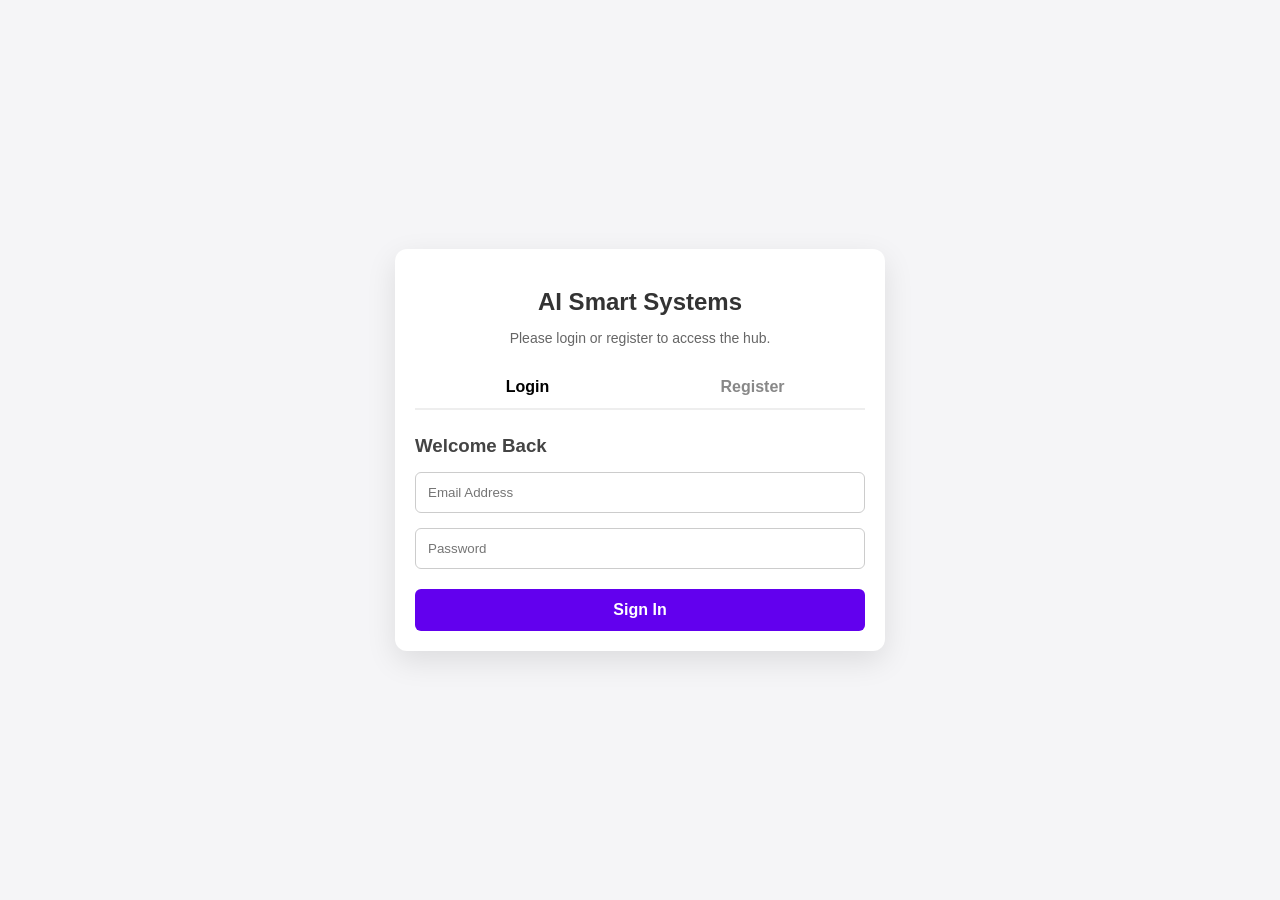
==== index.html @ 4ae86a95 "Rename Index.html to index.html" ====
<!DOCTYPE html>
<html lang="en">
<head>
    <meta charset="UTF-8">
    <meta name="viewport" content="width=device-width, initial-scale=1.0">
    <title>Welcome - AI Smart Systems</title>
    <link rel="stylesheet" href="style.css">
</head>
<body style="background: #f5f5f7; display: flex; align-items: center; justify-content: center; min-height: 100vh; margin: 0; font-family: sans-serif;">

    <section id="auth" class="auth-section" style="margin: 0; box-shadow: 0 10px 30px rgba(0,0,0,0.1); border-radius: 12px; background: #ffffff; padding: 20px; width: 100%; max-width: 450px;">
        <div class="auth-container">
            <div style="text-align: center; margin-bottom: 20px;">
                <h1 style="color: #333; font-size: 24px; margin-bottom: 5px;">AI Smart Systems</h1>
                <p style="color: #666; font-size: 14px;">Please login or register to access the hub.</p>
            </div>

            <div class="auth-tabs" style="display: flex; margin-bottom: 25px; border-bottom: 2px solid #eee;">
                <button class="tab-link active" onclick="toggleAuth('login')" style="flex: 1; padding: 12px; background: none; border: none; font-size: 16px; font-weight: bold; cursor: pointer;">Login</button>
                <button class="tab-link" onclick="toggleAuth('register')" style="flex: 1; padding: 12px; background: none; border: none; font-size: 16px; font-weight: bold; cursor: pointer; color: #888;">Register</button>
            </div>

            <form id="loginForm" onsubmit="handleLogin(event)">
                <h3 style="margin-bottom: 15px; color: #444;">Welcome Back</h3>
                <input type="email" id="loginEmail" placeholder="Email Address" required style="width: 100%; padding: 12px; margin-bottom: 15px; border: 1px solid #ccc; border-radius: 6px; box-sizing: border-box;">
                <input type="password" id="loginPassword" placeholder="Password" required style="width: 100%; padding: 12px; margin-bottom: 20px; border: 1px solid #ccc; border-radius: 6px; box-sizing: border-box;">
                <button type="submit" class="auth-submit-btn" style="width: 100%; padding: 12px; background: #6200ee; color: white; border: none; border-radius: 6px; font-size: 16px; font-weight: bold; cursor: pointer;">Sign In</button>
            </form>

            <form id="registerForm" onsubmit="handleRegister(event)" style="display: none;">
                <h3 style="margin-bottom: 15px; color: #444;">Create Account</h3>
                <input type="text" id="registerName" placeholder="Full Name" required style="width: 100%; padding: 12px; margin-bottom: 15px; border: 1px solid #ccc; border-radius: 6px; box-sizing: border-box;">
                <input type="email" id="registerEmail" placeholder="Email Address" required style="width: 100%; padding: 12px; margin-bottom: 15px; border: 1px solid #ccc; border-radius: 6px; box-sizing: border-box;">
                <input type="password" id="registerPassword" placeholder="Create Password" required style="width: 100%; padding: 12px; margin-bottom: 20px; border: 1px solid #ccc; border-radius: 6px; box-sizing: border-box;">
                <button type="submit" class="auth-submit-btn" style="width: 100%; padding: 12px; background: #03dac6; color: #000; border: none; border-radius: 6px; font-size: 16px; font-weight: bold; cursor: pointer;">Register</button>
            </form>
        </div>
    </section>

    <script src="script.js"></script>
</body>
</html>
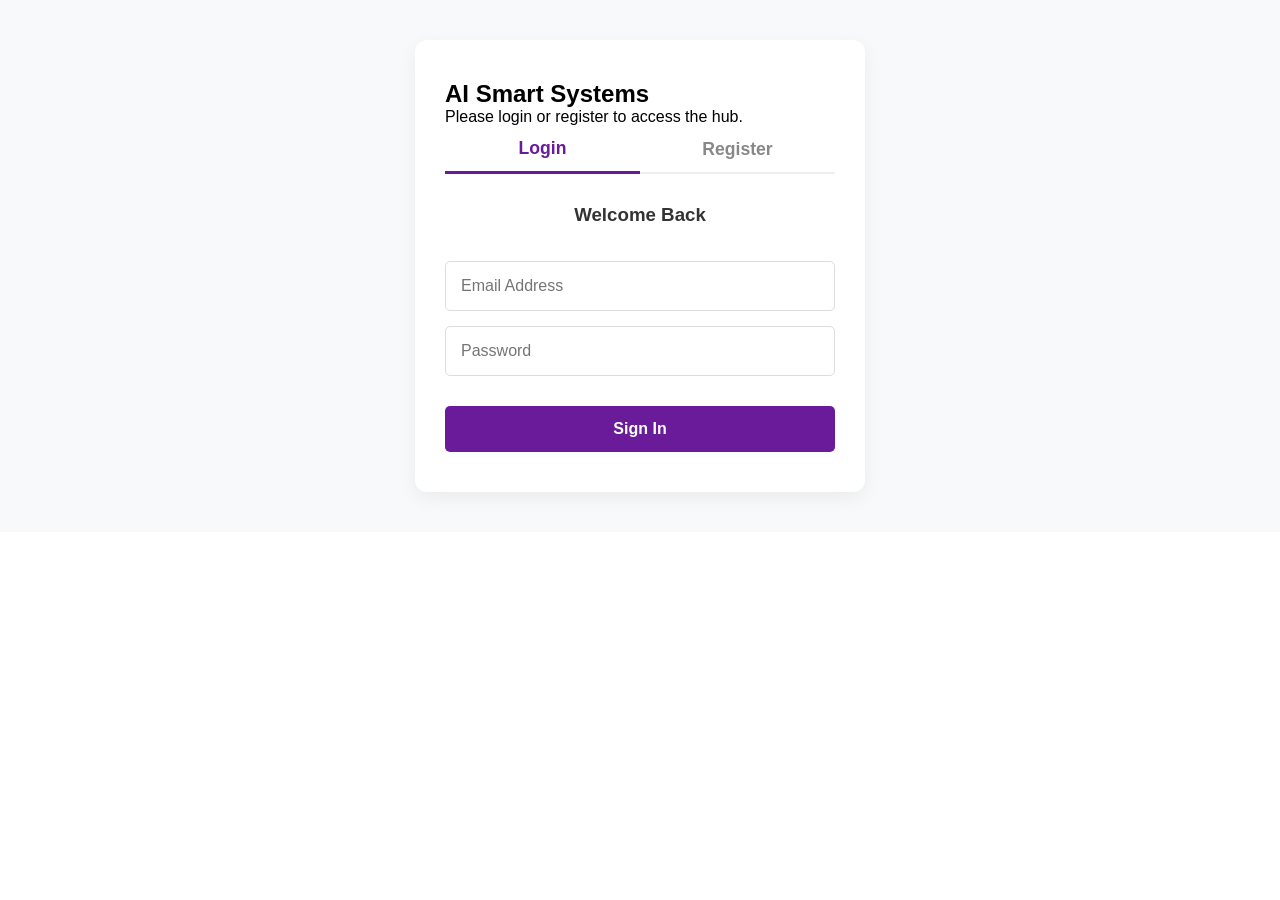
==== commit 0a31fa3c: "Update index.html" ====
--- a/index.html
+++ b/index.html
@@ -3,40 +3,42 @@
 <head>
     <meta charset="UTF-8">
     <meta name="viewport" content="width=device-width, initial-scale=1.0">
-    <title>Welcome - AI Smart Systems</title>
+    <title>AI Smart Systems - Portal</title>
     <link rel="stylesheet" href="style.css">
 </head>
-<body style="background: #f5f5f7; display: flex; align-items: center; justify-content: center; min-height: 100vh; margin: 0; font-family: sans-serif;">
+<body>
 
-    <section id="auth" class="auth-section" style="margin: 0; box-shadow: 0 10px 30px rgba(0,0,0,0.1); border-radius: 12px; background: #ffffff; padding: 20px; width: 100%; max-width: 450px;">
+    <section id="auth" class="auth-section">
         <div class="auth-container">
-            <div style="text-align: center; margin-bottom: 20px;">
-                <h1 style="color: #333; font-size: 24px; margin-bottom: 5px;">AI Smart Systems</h1>
-                <p style="color: #666; font-size: 14px;">Please login or register to access the hub.</p>
+            <div class="auth-header">
+                <h1>AI Smart Systems</h1>
+                <p>Please login or register to access the hub.</p>
             </div>
 
-            <div class="auth-tabs" style="display: flex; margin-bottom: 25px; border-bottom: 2px solid #eee;">
-                <button class="tab-link active" onclick="toggleAuth('login')" style="flex: 1; padding: 12px; background: none; border: none; font-size: 16px; font-weight: bold; cursor: pointer;">Login</button>
-                <button class="tab-link" onclick="toggleAuth('register')" style="flex: 1; padding: 12px; background: none; border: none; font-size: 16px; font-weight: bold; cursor: pointer; color: #888;">Register</button>
+            <div class="auth-tabs">
+                <button class="tab-link active" onclick="toggleAuth('login')">Login</button>
+                <button class="tab-link" onclick="toggleAuth('register')">Register</button>
             </div>
 
             <form id="loginForm" onsubmit="handleLogin(event)">
-                <h3 style="margin-bottom: 15px; color: #444;">Welcome Back</h3>
-                <input type="email" id="loginEmail" placeholder="Email Address" required style="width: 100%; padding: 12px; margin-bottom: 15px; border: 1px solid #ccc; border-radius: 6px; box-sizing: border-box;">
-                <input type="password" id="loginPassword" placeholder="Password" required style="width: 100%; padding: 12px; margin-bottom: 20px; border: 1px solid #ccc; border-radius: 6px; box-sizing: border-box;">
-                <button type="submit" class="auth-submit-btn" style="width: 100%; padding: 12px; background: #6200ee; color: white; border: none; border-radius: 6px; font-size: 16px; font-weight: bold; cursor: pointer;">Sign In</button>
+                <h3>Welcome Back</h3>
+                <input type="email" id="loginEmail" placeholder="Email Address" required>
+                <input type="password" id="loginPassword" placeholder="Password" required>
+                <button type="submit" class="auth-submit-btn">Sign In</button>
             </form>
 
             <form id="registerForm" onsubmit="handleRegister(event)" style="display: none;">
-                <h3 style="margin-bottom: 15px; color: #444;">Create Account</h3>
-                <input type="text" id="registerName" placeholder="Full Name" required style="width: 100%; padding: 12px; margin-bottom: 15px; border: 1px solid #ccc; border-radius: 6px; box-sizing: border-box;">
-                <input type="email" id="registerEmail" placeholder="Email Address" required style="width: 100%; padding: 12px; margin-bottom: 15px; border: 1px solid #ccc; border-radius: 6px; box-sizing: border-box;">
-                <input type="password" id="registerPassword" placeholder="Create Password" required style="width: 100%; padding: 12px; margin-bottom: 20px; border: 1px solid #ccc; border-radius: 6px; box-sizing: border-box;">
-                <button type="submit" class="auth-submit-btn" style="width: 100%; padding: 12px; background: #03dac6; color: #000; border: none; border-radius: 6px; font-size: 16px; font-weight: bold; cursor: pointer;">Register</button>
+                <h3>Create Account</h3>
+                <input type="text" id="registerName" placeholder="Full Name" required>
+                <input type="email" id="registerEmail" placeholder="Email Address" required>
+                <input type="password" id="registerPassword" placeholder="Create Password" required>
+                <button type="submit" class="auth-submit-btn" style="background: #03dac6; color: #000;">Register</button>
             </form>
         </div>
     </section>
 
+    <input type="hidden" id="basePrice" data-price="150.00">
+
     <script src="script.js"></script>
 </body>
 </html>
--- a/style.css
+++ b/style.css
@@ -0,0 +1,421 @@
+/* Global Reset & Smooth Scroll */
+* {
+    margin: 0;
+    padding: 0;
+    box-sizing: border-box;
+    font-family: 'Segoe UI', Tahoma, Geneva, Verdana, sans-serif;
+}
+html {
+    scroll-behavior: smooth;
+}
+
+/* Dynamic Colors */
+:root {
+    --primary-color: #6a1b9a; /* Deep Purple */
+    --accent-color: #ff9100;  /* Vibrant Orange */
+    --bg-light: #f8f9fa;
+    --text-dark: #333;
+}
+
+/* Header & Navbar */
+header {
+    background-color: #ffffff;
+    box-shadow: 0 4px 6px rgba(0,0,0,0.05);
+    position: sticky;
+    top: 0;
+    z-index: 1000;
+}
+.navbar {
+    display: flex;
+    justify-content: space-between;
+    align-items: center;
+    max-width: 1200px;
+    margin: 0 auto;
+    padding: 20px;
+}
+.logo {
+    font-size: 24px;
+    font-weight: bold;
+    color: var(--text-dark);
+}
+.logo span {
+    color: var(--primary-color);
+}
+.nav-links {
+    list-style: none;
+    display: flex;
+    align-items: center; /* Keeps button aligned with links */
+    gap: 20px;
+}
+.nav-links a {
+    text-decoration: none;
+    color: var(--text-dark);
+    font-weight: 600;
+    transition: color 0.3s;
+}
+.nav-links a:hover {
+    color: var(--primary-color);
+}
+
+/* Special styling for Navbar Auth Button */
+.auth-btn {
+    background-color: var(--primary-color);
+    color: white !important; /* Forces text to stay white */
+    padding: 8px 18px;
+    border-radius: 20px;
+    transition: background-color 0.3s, transform 0.2s !important;
+}
+.auth-btn:hover {
+    background-color: #4a148c;
+    transform: translateY(-2px);
+}
+
+/* Hero Section with Vibrant Background */
+.hero {
+    background: linear-gradient(135deg, #6a1b9a 0%, #a83279 100%);
+    color: white;
+    height: 80vh;
+    display: flex;
+    align-items: center;
+    justify-content: center;
+    text-align: center;
+    padding: 20px;
+}
+.hero-content h1 {
+    font-size: 3rem;
+    margin-bottom: 20px;
+}
+.highlight {
+    color: var(--accent-color);
+}
+.hero-content p {
+    font-size: 1.2rem;
+    max-width: 600px;
+    margin: 0 auto 30px;
+    opacity: 0.9;
+}
+.cta-btn {
+    background-color: var(--accent-color);
+    color: white;
+    border: none;
+    padding: 12px 30px;
+    font-size: 1.1rem;
+    font-weight: bold;
+    border-radius: 25px;
+    cursor: pointer;
+    transition: transform 0.2s, background-color 0.3s;
+}
+.cta-btn:hover {
+    transform: scale(1.05);
+    background-color: #e68200;
+}
+
+/* Features Grid with Animation on Hover */
+.features {
+    padding: 80px 20px;
+    background-color: var(--bg-light);
+    text-align: center;
+}
+.features h2 {
+    margin-bottom: 40px;
+    font-size: 2.2rem;
+}
+.grid {
+    display: grid;
+    grid-template-columns: repeat(auto-fit, minmax(300px, 1fr));
+    gap: 30px;
+    max-width: 1200px;
+    margin: 0 auto;
+}
+.card {
+    background: white;
+    padding: 40px 20px;
+    border-radius: 10px;
+    box-shadow: 0 4px 15px rgba(0,0,0,0.05);
+    transition: transform 0.3s, box-shadow 0.3s;
+}
+.card:hover {
+    transform: translateY(-10px);
+    box-shadow: 0 10px 25px rgba(106, 27, 154, 0.15);
+}
+.card h3 {
+    color: var(--primary-color);
+    margin-bottom: 15px;
+}
+
+/* Shop Section Styling */
+.shop-section {
+    padding: 80px 20px;
+    background-color: #ffffff;
+    text-align: center;
+}
+.shop-section h2 {
+    font-size: 2.2rem;
+    margin-bottom: 10px;
+}
+.section-subtitle {
+    color: #666;
+    margin-bottom: 40px;
+}
+.product-container {
+    display: flex;
+    justify-content: center;
+    max-width: 1200px;
+    margin: 0 auto;
+}
+.product-card {
+    background: white;
+    max-width: 450px;
+    border-radius: 15px;
+    overflow: hidden; /* Ensures image corners match card radius */
+    box-shadow: 0 8px 25px rgba(0,0,0,0.08);
+    position: relative;
+    transition: transform 0.3s;
+}
+.product-card:hover {
+    transform: translateY(-5px);
+}
+.product-badge {
+    position: absolute;
+    top: 15px;
+    left: 15px;
+    background-color: var(--accent-color);
+    color: white;
+    padding: 5px 12px;
+    font-weight: bold;
+    font-size: 0.8rem;
+    border-radius: 20px;
+}
+.product-image {
+    width: 100%;
+    height: 280px;
+    object-fit: cover;
+}
+.product-details {
+    padding: 30px 25px;
+    text-align: left;
+}
+.product-details h3 {
+    font-size: 1.5rem;
+    color: var(--text-dark);
+    margin-bottom: 10px;
+}
+.product-description {
+    color: #666;
+    font-size: 0.95rem;
+    line-height: 1.5;
+    margin-bottom: 20px;
+}
+.product-price {
+    margin-bottom: 20px;
+}
+.price {
+    font-size: 1.6rem;
+    font-weight: bold;
+    color: var(--primary-color);
+}
+.buy-btn {
+    background-color: var(--accent-color);
+    color: white;
+    border: none;
+    width: 100%;
+    padding: 14px;
+    font-size: 1.1rem;
+    font-weight: bold;
+    border-radius: 8px;
+    cursor: pointer;
+    transition: background-color 0.3s;
+}
+.buy-btn:hover {
+    background-color: #e68200;
+}
+
+/* Authentication Section (Optimized for standalone index.html layout) */
+.auth-section {
+    padding: 40px 20px;
+    background-color: var(--bg-light);
+    display: flex;
+    justify-content: center;
+    align-items: center;
+    width: 100%;
+}
+.auth-container {
+    background: white;
+    width: 100%;
+    max-width: 450px;
+    padding: 40px 30px;
+    border-radius: 12px;
+    box-shadow: 0 6px 20px rgba(0,0,0,0.06);
+}
+.auth-tabs {
+    display: flex;
+    border-bottom: 2px solid #eee;
+    margin-bottom: 30px;
+}
+.tab-link {
+    flex: 1;
+    background: none;
+    border: none;
+    padding: 12px;
+    font-size: 1.1rem;
+    font-weight: 600;
+    color: #888;
+    cursor: pointer;
+    transition: color 0.3s, border-color 0.3s;
+}
+.tab-link.active {
+    color: var(--primary-color);
+    border-bottom: 3px solid var(--primary-color);
+    margin-bottom: -2px; /* Smooth overlay over container border */
+}
+.auth-container h3 {
+    margin-bottom: 20px;
+    color: var(--text-dark);
+    text-align: center;
+}
+.auth-submit-btn {
+    background-color: var(--primary-color);
+    color: white;
+    border: none;
+    width: 100%; /* Ensures full box dimension alignment */
+    padding: 14px;
+    font-size: 1rem;
+    font-weight: bold;
+    border-radius: 5px;
+    cursor: pointer;
+    margin-top: 15px;
+    transition: background-color 0.3s, transform 0.1s;
+}
+.auth-submit-btn:hover {
+    background-color: #4a148c;
+}
+.auth-submit-btn:active {
+    transform: scale(0.98);
+}
+
+/* Contact Form Layout */
+.contact {
+    padding: 80px 20px;
+    text-align: center;
+    max-width: 600px;
+    margin: 0 auto;
+}
+.contact h2 { margin-bottom: 15px; }
+.contact p { margin-bottom: 30px; color: #666; }
+
+form {
+    display: flex;
+    flex-direction: column;
+    gap: 15px;
+}
+input, textarea, select {
+    width: 100%;
+    padding: 15px;
+    border: 1px solid #ddd;
+    border-radius: 5px;
+    font-size: 1rem;
+    transition: border-color 0.2s, box-shadow 0.2s;
+    outline: none;
+}
+/* Enhanced dynamic focus glow ring */
+input:focus, textarea:focus, select:focus {
+    border-color: var(--primary-color);
+    box-shadow: 0 0 0 3px rgba(106, 27, 154, 0.15);
+}
+
+.submit-btn {
+    background-color: var(--primary-color);
+    color: white;
+    border: none;
+    padding: 15px;
+    font-size: 1rem;
+    font-weight: bold;
+    border-radius: 5px;
+    cursor: pointer;
+    transition: background-color 0.3s;
+}
+.submit-btn:hover {
+    background-color: #4a148c;
+}
+
+/* Footer styling */
+footer {
+    background-color: #222;
+    color: white;
+    text-align: center;
+    padding: 20px;
+    font-size: 0.9rem;
+}
+
+/* Checkout Modal Design styling */
+.modal {
+    display: none; /* Hidden by default */
+    position: fixed; 
+    z-index: 2000; /* Stays on top of navigation bars */
+    left: 0;
+    top: 0;
+    width: 100%; 
+    height: 100%; 
+    background-color: rgba(0,0,0,0.5); /* Dimmed background layer */
+    overflow: auto;
+    padding-top: 60px;
+}
+
+.modal-content {
+    background-color: #ffffff;
+    margin: 5% auto; 
+    padding: 30px;
+    border-radius: 12px;
+    width: 90%;
+    max-width: 500px;
+    box-shadow: 0 5px 25px rgba(0,0,0,0.2);
+    position: relative;
+    text-align: left;
+}
+
+.close-btn {
+    position: absolute;
+    right: 20px;
+    top: 15px;
+    color: #aaa;
+    font-size: 28px;
+    font-weight: bold;
+    cursor: pointer;
+    transition: color 0.2s;
+}
+
+.close-btn:hover {
+    color: var(--text-dark);
+}
+
+.modal-content h2 {
+    color: var(--primary-color);
+    margin-bottom: 5px;
+}
+
+.payment-instruction {
+    background-color: #e8f5e9;
+    color: #2e7d32;
+    padding: 12px;
+    border-radius: 6px;
+    font-size: 0.95rem;
+    margin-bottom: 20px;
+    border-left: 4px solid #4caf50;
+}
+
+.modal-content label {
+    font-weight: 600;
+    font-size: 0.9rem;
+    color: #555;
+    margin-top: 10px;
+    display: block;
+    text-align: left;
+}
+
+/* Make total amount input look distinctly like a locked field */
+#totalAmount {
+    background-color: #eee;
+    font-weight: bold;
+    color: var(--primary-color);
+    cursor: not-allowed;
+}
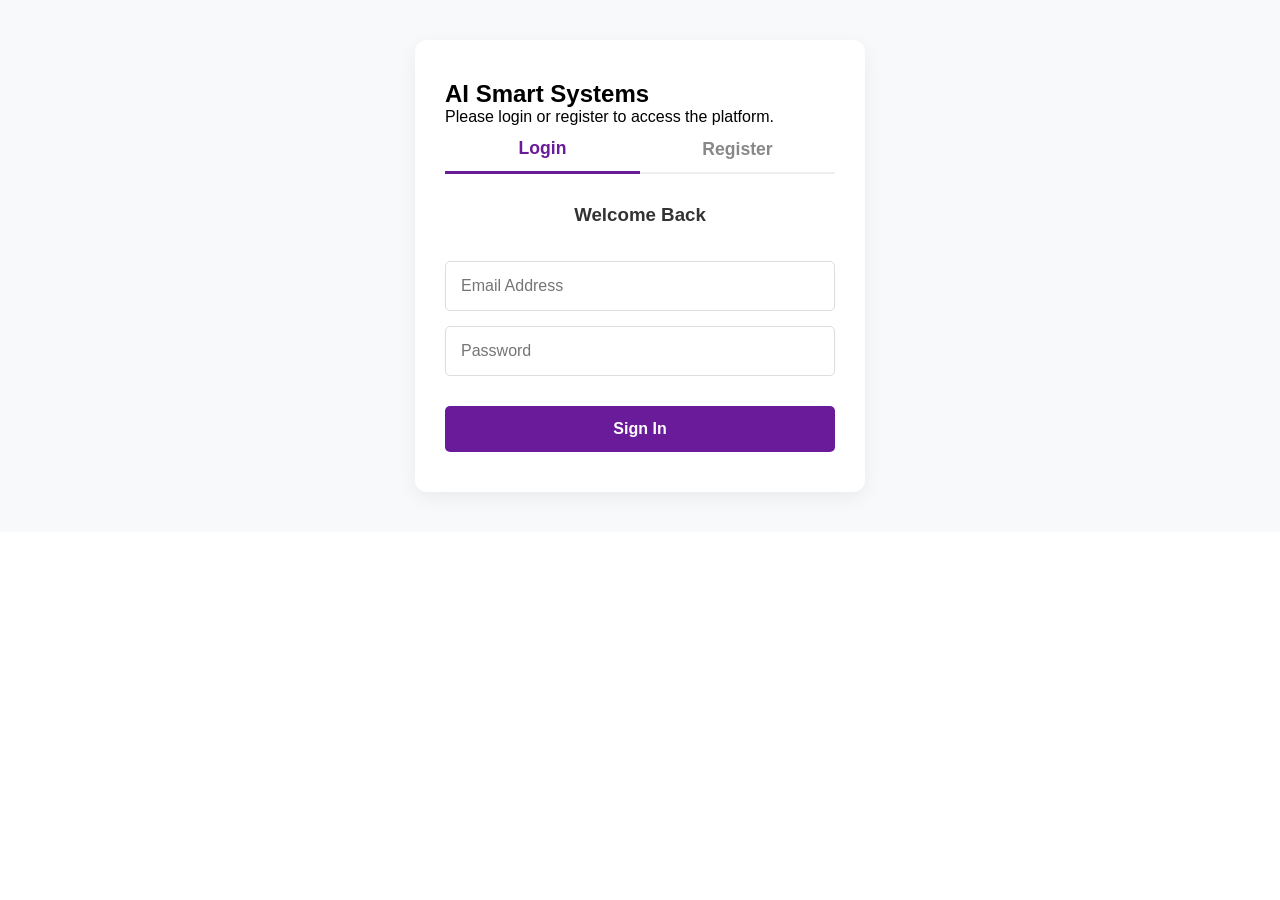
==== commit 9c0d36da: "Update index.html" ====
--- a/index.html
+++ b/index.html
@@ -12,7 +12,7 @@
         <div class="auth-container">
             <div class="auth-header">
                 <h1>AI Smart Systems</h1>
-                <p>Please login or register to access the hub.</p>
+                <p>Please login or register to access the platform.</p>
             </div>
 
             <div class="auth-tabs">
@@ -28,10 +28,10 @@
             </form>
 
             <form id="registerForm" onsubmit="handleRegister(event)" style="display: none;">
-                <h3>Create Account</h3>
-                <input type="text" id="registerName" placeholder="Full Name" required>
-                <input type="email" id="registerEmail" placeholder="Email Address" required>
-                <input type="password" id="registerPassword" placeholder="Create Password" required>
+                <h3>Create Account With Us</h3>
+                <input type="text" id="registerName" placeholder="Enter Full Name" required>
+                <input type="email" id="registerEmail" placeholder="Enter Email Address" required>
+                <input type="password" id="registerPassword" placeholder="Create Unique Password" required>
                 <button type="submit" class="auth-submit-btn" style="background: #03dac6; color: #000;">Register</button>
             </form>
         </div>
